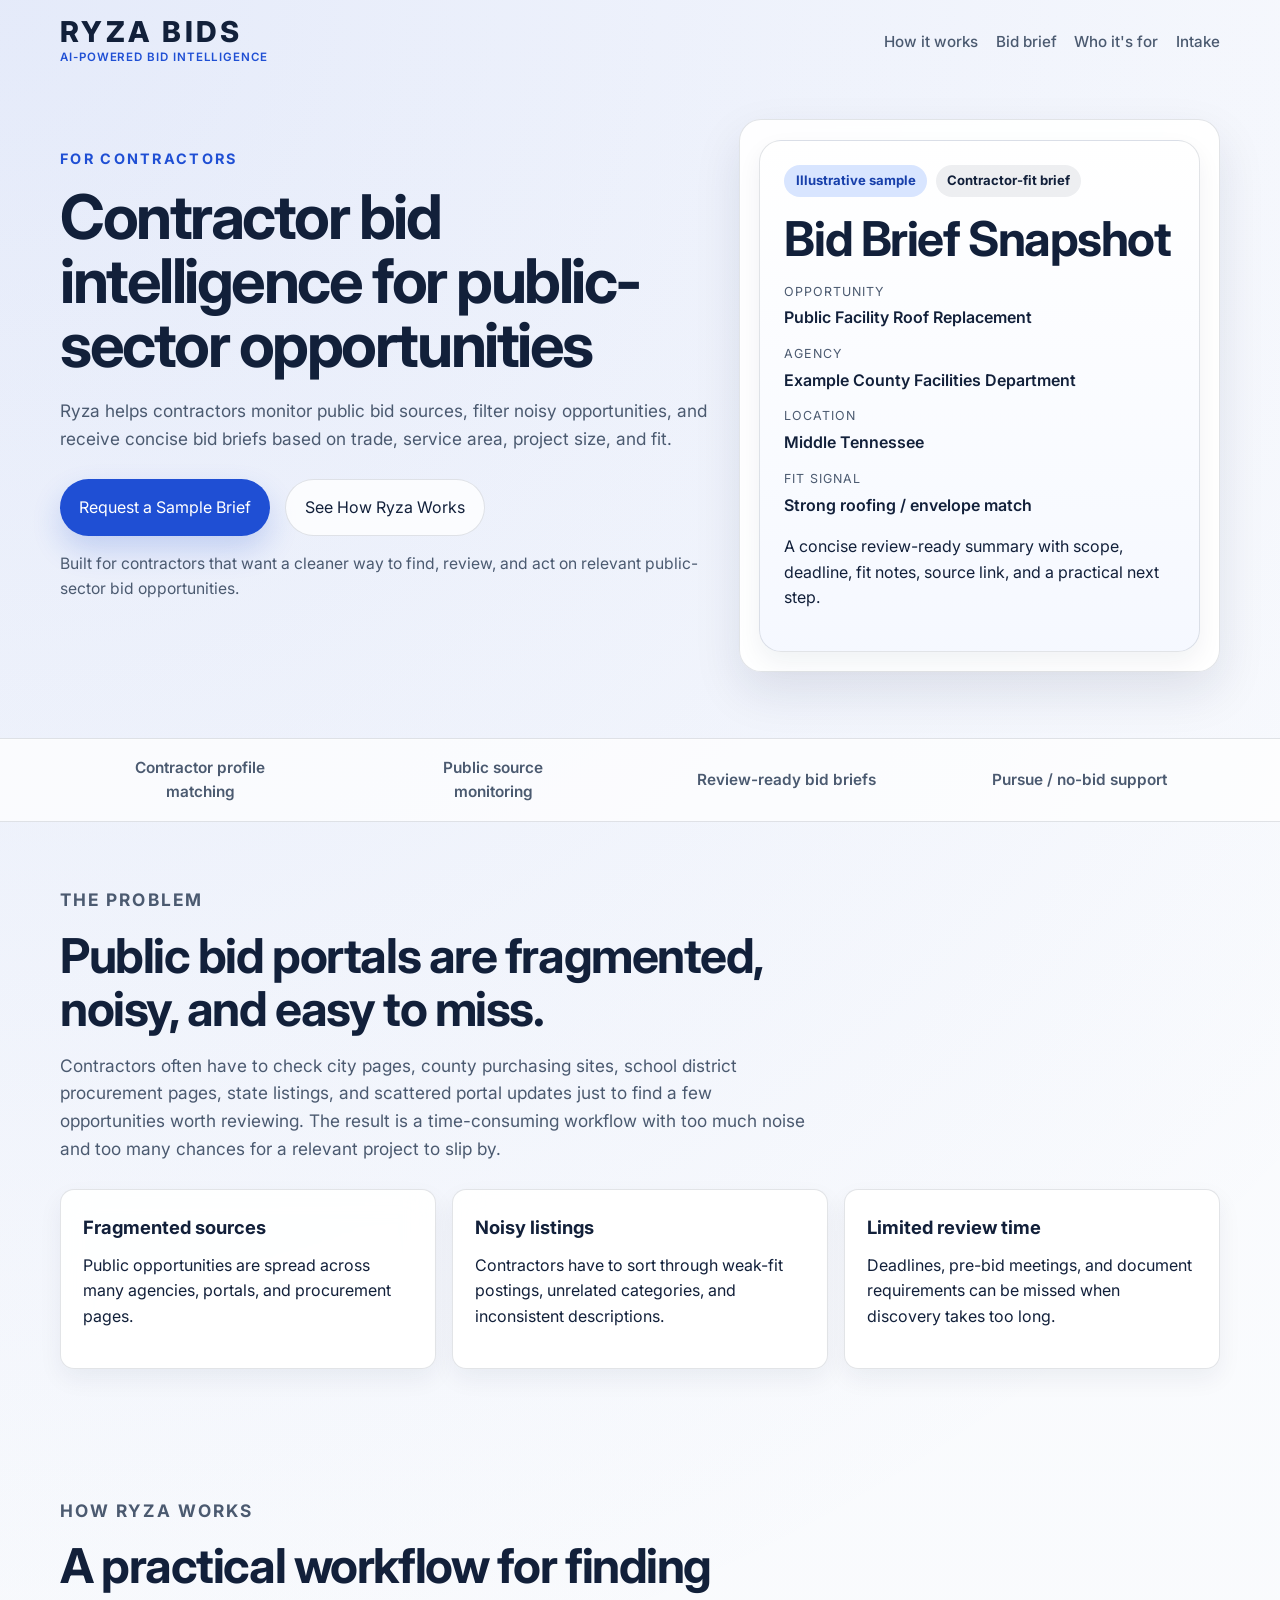
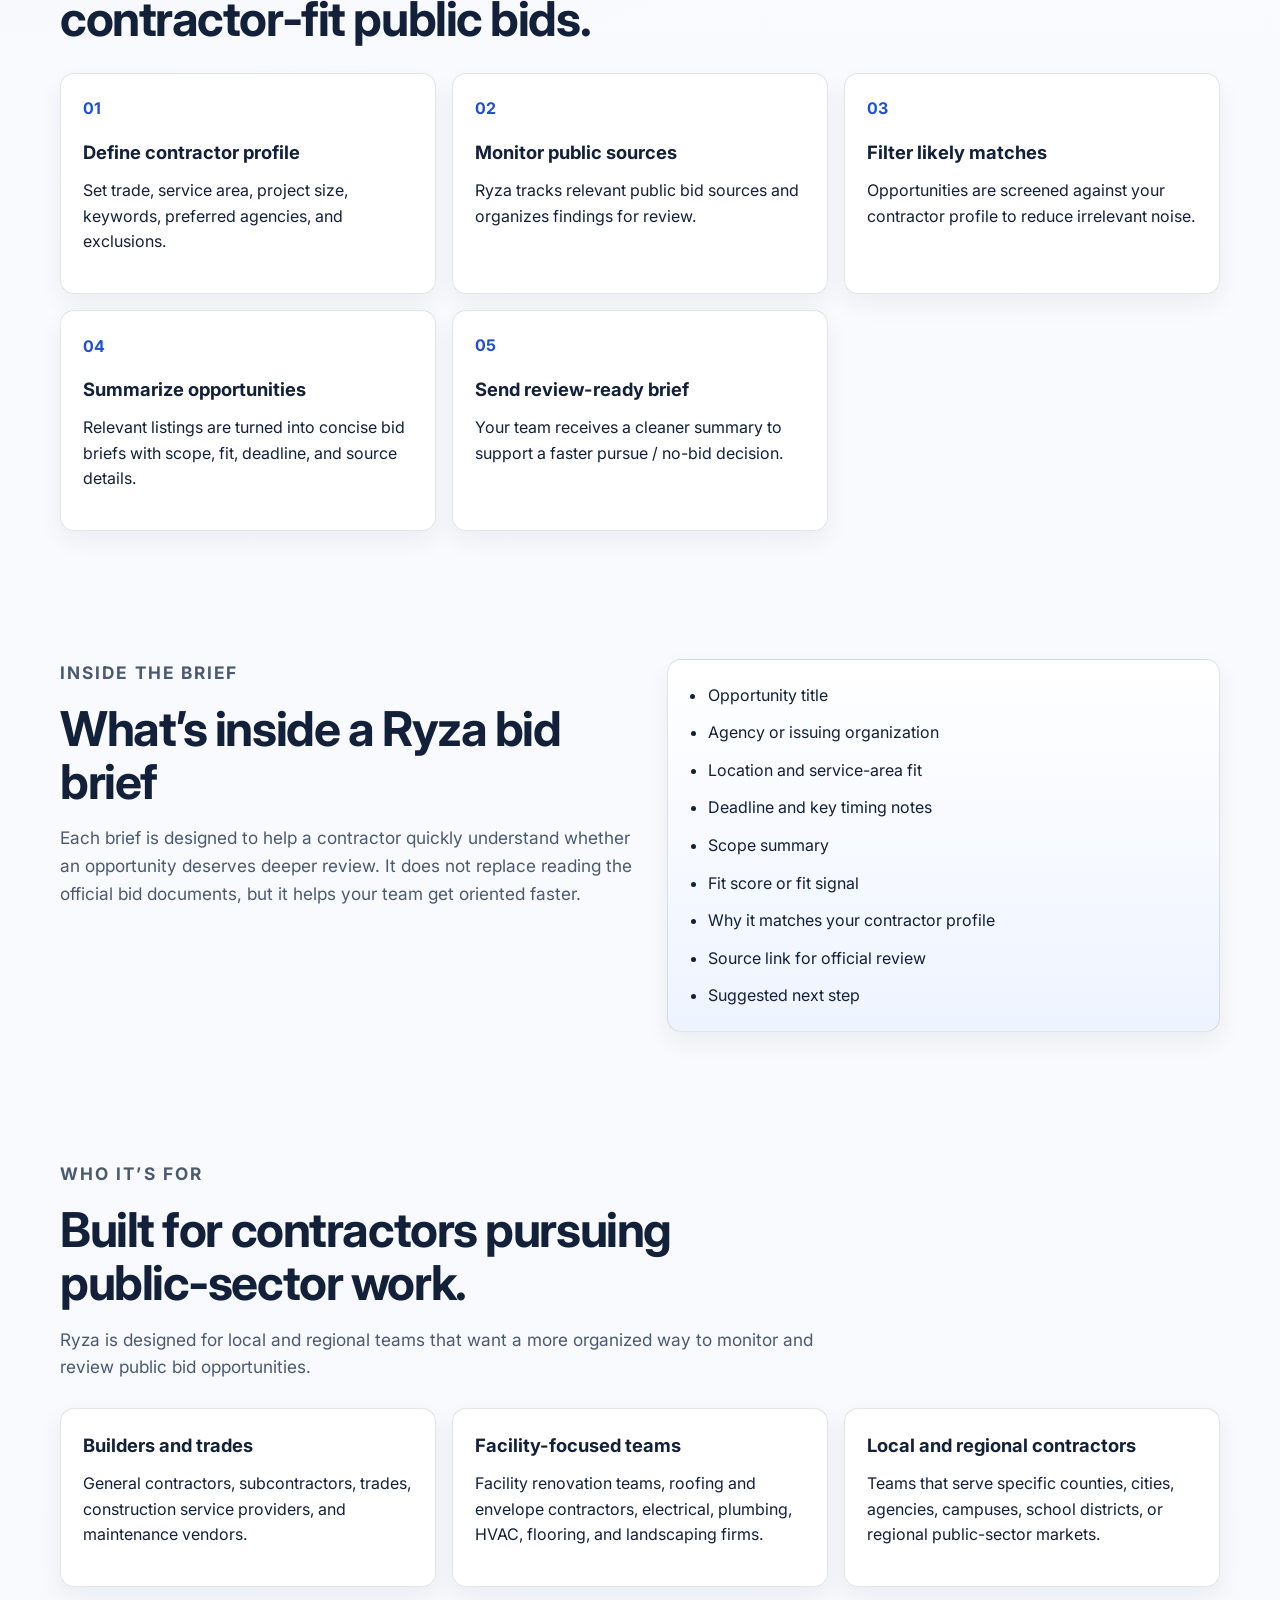
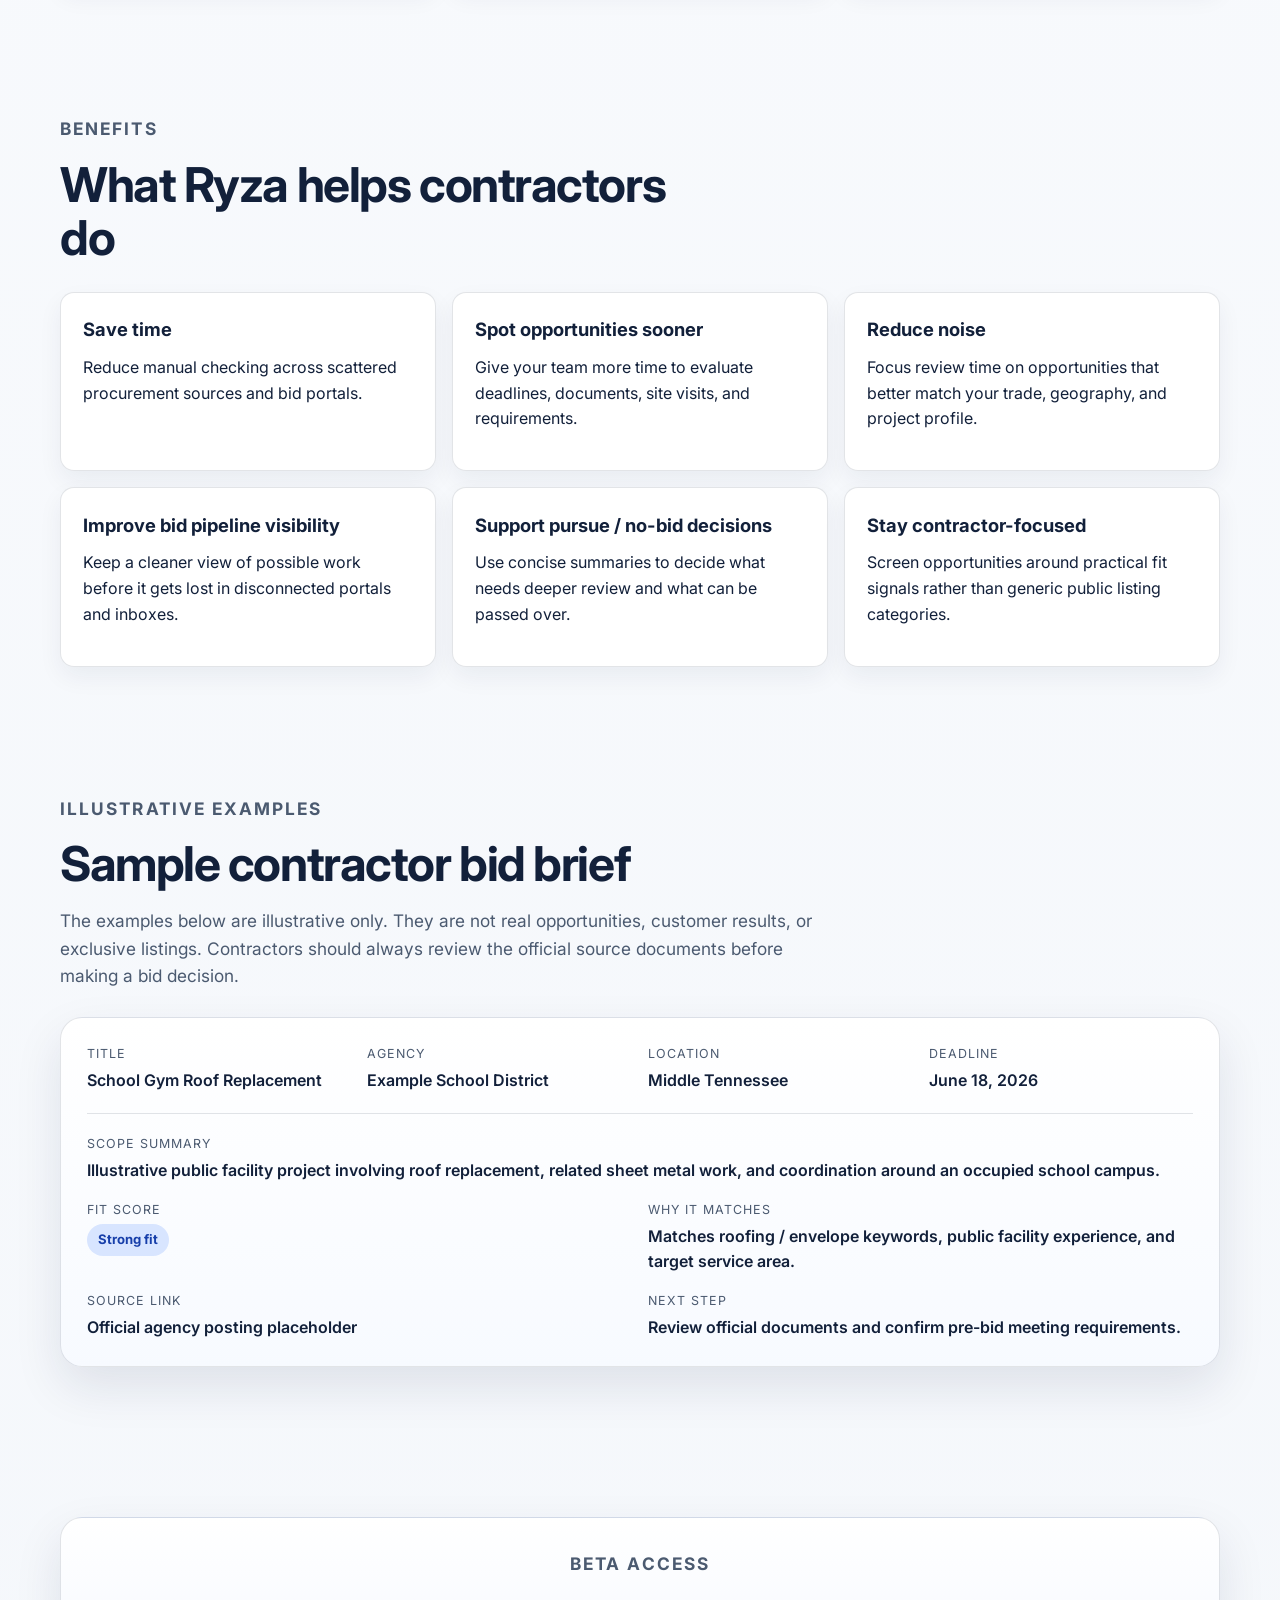
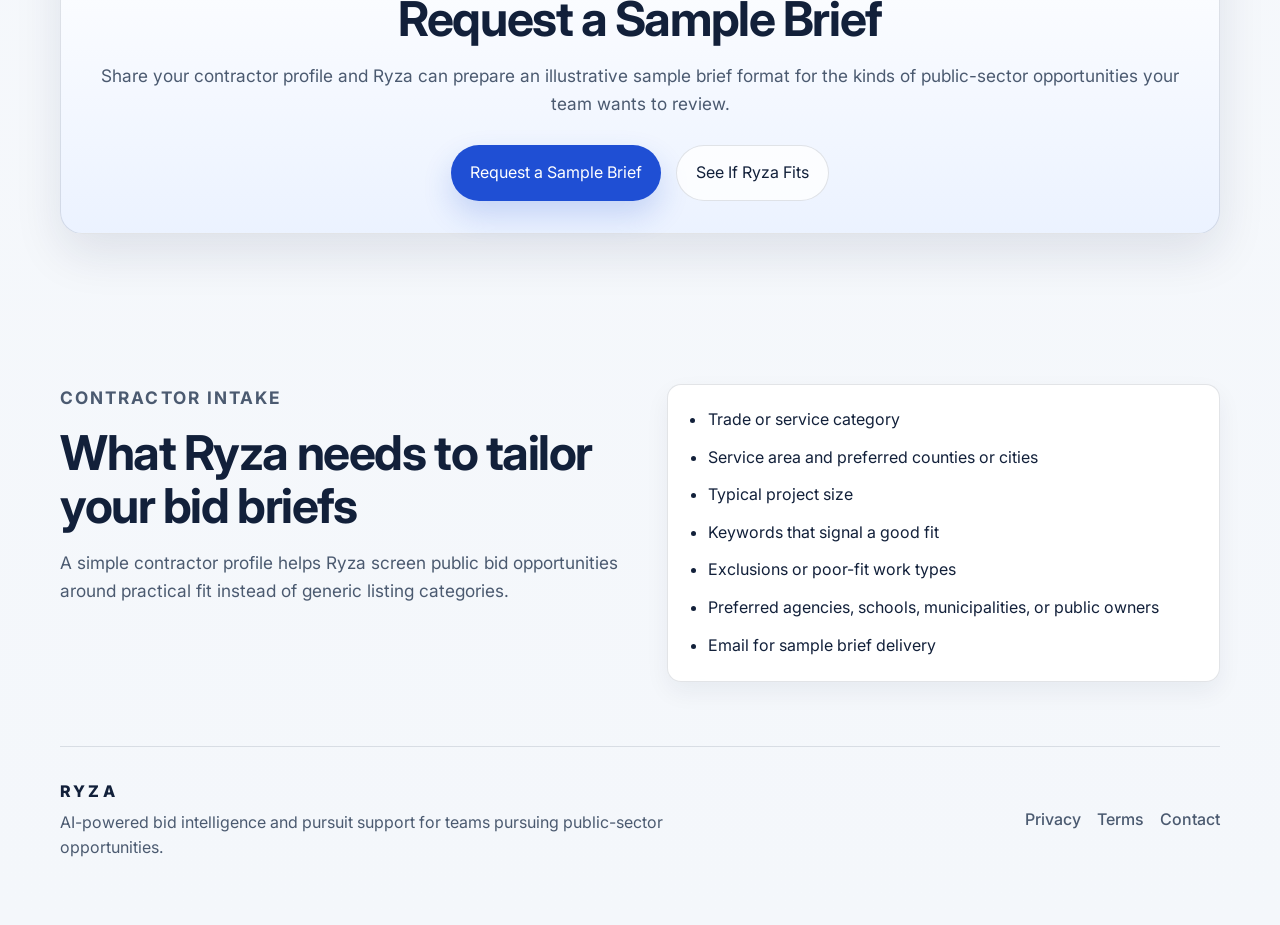
==== bids/contractors/index.html @ a7a4181a "Add files via upload Upload Ryza website files" ====
<!doctype html>
<html lang="en">
  <head>
    <meta charset="UTF-8" />
    <meta name="viewport" content="width=device-width, initial-scale=1.0" />
    <title>Contractor Bid Intelligence for Public-Sector Opportunities | Ryza</title>
    <meta
      name="description"
      content="Ryza helps contractors monitor public bid sources, filter noisy opportunities, and receive concise bid briefs based on trade, service area, project size, and fit."
    />
    <link rel="preconnect" href="https://fonts.googleapis.com" />
    <link rel="preconnect" href="https://fonts.gstatic.com" crossorigin />
    <link
      href="https://fonts.googleapis.com/css2?family=Inter:wght@400;500;600;700;800&display=swap"
      rel="stylesheet"
    />
    <link rel="stylesheet" href="../../styles.css?v=12" />
  </head>
  <body>
    <div class="site-shell">
      <header class="topbar container">
        <a class="brand" href="../" aria-label="Ryza Bids home">
          <span class="brand-lockup">
            <span class="brand-text brand-text-product">RYZA BIDS</span>
            <span class="brand-tag">AI-Powered Bid Intelligence</span>
          </span>
        </a>
        <nav class="nav">
          <a href="#how-it-works">How it works</a>
          <a href="#brief">Bid brief</a>
          <a href="#who-its-for">Who it's for</a>
          <a href="#intake">Intake</a>
        </nav>
      </header>

      <main id="top">
        <section class="hero container section-lg">
          <div class="hero-copy hero-copy-lowered">
            <p class="eyebrow niche-eyebrow">For Contractors</p>
            <h1>Contractor bid intelligence for public-sector opportunities</h1>
            <p class="lead">
              Ryza helps contractors monitor public bid sources, filter noisy opportunities, and receive concise bid briefs based on trade, service area, project size, and fit.
            </p>
            <div class="cta-row">
              <button class="button button-primary" type="button">Request a Sample Brief</button>
              <button class="button button-secondary" type="button">See How Ryza Works</button>
            </div>
            <p class="support-line">
              Built for contractors that want a cleaner way to find, review, and act on relevant public-sector bid opportunities.
            </p>
          </div>

          <aside class="hero-card" aria-label="Illustrative contractor bid brief preview">
            <div class="mini-card">
              <div class="mini-card-header">
                <span class="pill">Illustrative sample</span>
                <span class="pill pill-muted">Contractor-fit brief</span>
              </div>
              <h2>Bid Brief Snapshot</h2>
              <dl>
                <div>
                  <dt>Opportunity</dt>
                  <dd>Public Facility Roof Replacement</dd>
                </div>
                <div>
                  <dt>Agency</dt>
                  <dd>Example County Facilities Department</dd>
                </div>
                <div>
                  <dt>Location</dt>
                  <dd>Middle Tennessee</dd>
                </div>
                <div>
                  <dt>Fit signal</dt>
                  <dd>Strong roofing / envelope match</dd>
                </div>
              </dl>
              <p>
                A concise review-ready summary with scope, deadline, fit notes, source link, and a practical next step.
              </p>
            </div>
          </aside>
        </section>

        <section class="trust-strip section-sm">
          <div class="container trust-grid">
            <div>Contractor profile matching</div>
            <div>Public source monitoring</div>
            <div>Review-ready bid briefs</div>
            <div>Pursue / no-bid support</div>
          </div>
        </section>

        <section class="container section" id="problem">
          <div class="section-heading">
            <p class="eyebrow">The problem</p>
            <h2>Public bid portals are fragmented, noisy, and easy to miss.</h2>
            <p>
              Contractors often have to check city pages, county purchasing sites, school district procurement pages, state listings, and scattered portal updates just to find a few opportunities worth reviewing. The result is a time-consuming workflow with too much noise and too many chances for a relevant project to slip by.
            </p>
          </div>
          <div class="card-grid three-up">
            <article class="info-card">
              <h3>Fragmented sources</h3>
              <p>Public opportunities are spread across many agencies, portals, and procurement pages.</p>
            </article>
            <article class="info-card">
              <h3>Noisy listings</h3>
              <p>Contractors have to sort through weak-fit postings, unrelated categories, and inconsistent descriptions.</p>
            </article>
            <article class="info-card">
              <h3>Limited review time</h3>
              <p>Deadlines, pre-bid meetings, and document requirements can be missed when discovery takes too long.</p>
            </article>
          </div>
        </section>

        <section class="container section" id="how-it-works">
          <div class="section-heading">
            <p class="eyebrow">How Ryza works</p>
            <h2>A practical workflow for finding contractor-fit public bids.</h2>
          </div>
          <div class="steps-grid">
            <article class="step-card">
              <span class="step-number">01</span>
              <h3>Define contractor profile</h3>
              <p>Set trade, service area, project size, keywords, preferred agencies, and exclusions.</p>
            </article>
            <article class="step-card">
              <span class="step-number">02</span>
              <h3>Monitor public sources</h3>
              <p>Ryza tracks relevant public bid sources and organizes findings for review.</p>
            </article>
            <article class="step-card">
              <span class="step-number">03</span>
              <h3>Filter likely matches</h3>
              <p>Opportunities are screened against your contractor profile to reduce irrelevant noise.</p>
            </article>
            <article class="step-card">
              <span class="step-number">04</span>
              <h3>Summarize opportunities</h3>
              <p>Relevant listings are turned into concise bid briefs with scope, fit, deadline, and source details.</p>
            </article>
            <article class="step-card">
              <span class="step-number">05</span>
              <h3>Send review-ready brief</h3>
              <p>Your team receives a cleaner summary to support a faster pursue / no-bid decision.</p>
            </article>
          </div>
        </section>

        <section class="container section" id="brief">
          <div class="split-layout">
            <div>
              <p class="eyebrow">Inside the brief</p>
              <h2>What’s inside a Ryza bid brief</h2>
              <p>
                Each brief is designed to help a contractor quickly understand whether an opportunity deserves deeper review. It does not replace reading the official bid documents, but it helps your team get oriented faster.
              </p>
            </div>
            <div class="info-card emphasis-card">
              <ul class="feature-list">
                <li>Opportunity title</li>
                <li>Agency or issuing organization</li>
                <li>Location and service-area fit</li>
                <li>Deadline and key timing notes</li>
                <li>Scope summary</li>
                <li>Fit score or fit signal</li>
                <li>Why it matches your contractor profile</li>
                <li>Source link for official review</li>
                <li>Suggested next step</li>
              </ul>
            </div>
          </div>
        </section>

        <section class="container section" id="who-its-for">
          <div class="section-heading">
            <p class="eyebrow">Who it’s for</p>
            <h2>Built for contractors pursuing public-sector work.</h2>
            <p>
              Ryza is designed for local and regional teams that want a more organized way to monitor and review public bid opportunities.
            </p>
          </div>
          <div class="card-grid three-up">
            <article class="info-card">
              <h3>Builders and trades</h3>
              <p>General contractors, subcontractors, trades, construction service providers, and maintenance vendors.</p>
            </article>
            <article class="info-card">
              <h3>Facility-focused teams</h3>
              <p>Facility renovation teams, roofing and envelope contractors, electrical, plumbing, HVAC, flooring, and landscaping firms.</p>
            </article>
            <article class="info-card">
              <h3>Local and regional contractors</h3>
              <p>Teams that serve specific counties, cities, agencies, campuses, school districts, or regional public-sector markets.</p>
            </article>
          </div>
        </section>

        <section class="container section" id="benefits">
          <div class="section-heading narrow">
            <p class="eyebrow">Benefits</p>
            <h2>What Ryza helps contractors do</h2>
          </div>
          <div class="card-grid three-up">
            <article class="info-card">
              <h3>Save time</h3>
              <p>Reduce manual checking across scattered procurement sources and bid portals.</p>
            </article>
            <article class="info-card">
              <h3>Spot opportunities sooner</h3>
              <p>Give your team more time to evaluate deadlines, documents, site visits, and requirements.</p>
            </article>
            <article class="info-card">
              <h3>Reduce noise</h3>
              <p>Focus review time on opportunities that better match your trade, geography, and project profile.</p>
            </article>
            <article class="info-card">
              <h3>Improve bid pipeline visibility</h3>
              <p>Keep a cleaner view of possible work before it gets lost in disconnected portals and inboxes.</p>
            </article>
            <article class="info-card">
              <h3>Support pursue / no-bid decisions</h3>
              <p>Use concise summaries to decide what needs deeper review and what can be passed over.</p>
            </article>
            <article class="info-card">
              <h3>Stay contractor-focused</h3>
              <p>Screen opportunities around practical fit signals rather than generic public listing categories.</p>
            </article>
          </div>
        </section>

        <section class="container section" id="sample-output">
          <div class="section-heading">
            <p class="eyebrow">Illustrative examples</p>
            <h2>Sample contractor bid brief</h2>
            <p>
              The examples below are illustrative only. They are not real opportunities, customer results, or exclusive listings. Contractors should always review the official source documents before making a bid decision.
            </p>
          </div>
          <div class="sample-card">
            <div class="sample-grid">
              <div>
                <p class="label">Title</p>
                <p class="value">School Gym Roof Replacement</p>
              </div>
              <div>
                <p class="label">Agency</p>
                <p class="value">Example School District</p>
              </div>
              <div>
                <p class="label">Location</p>
                <p class="value">Middle Tennessee</p>
              </div>
              <div>
                <p class="label">Deadline</p>
                <p class="value">June 18, 2026</p>
              </div>
            </div>
            <div class="sample-body">
              <div>
                <p class="label">Scope Summary</p>
                <p class="value">
                  Illustrative public facility project involving roof replacement, related sheet metal work, and coordination around an occupied school campus.
                </p>
              </div>
              <div class="sample-detail-grid">
                <div>
                  <p class="label">Fit Score</p>
                  <p class="value"><span class="pill">Strong fit</span></p>
                </div>
                <div>
                  <p class="label">Why It Matches</p>
                  <p class="value">Matches roofing / envelope keywords, public facility experience, and target service area.</p>
                </div>
                <div>
                  <p class="label">Source Link</p>
                  <p class="value">Official agency posting placeholder</p>
                </div>
                <div>
                  <p class="label">Next Step</p>
                  <p class="value">Review official documents and confirm pre-bid meeting requirements.</p>
                </div>
              </div>
            </div>
          </div>
        </section>

        <section class="container section section-lg" id="beta-cta">
          <div class="final-cta-card">
            <p class="eyebrow">Beta access</p>
            <h2>Request a Sample Brief</h2>
            <p>
              Share your contractor profile and Ryza can prepare an illustrative sample brief format for the kinds of public-sector opportunities your team wants to review.
            </p>
            <div class="cta-row centered">
              <button class="button button-primary" type="button">Request a Sample Brief</button>
              <button class="button button-secondary" type="button">See If Ryza Fits</button>
            </div>
          </div>
        </section>

        <section class="container section" id="intake">
          <div class="split-layout">
            <div>
              <p class="eyebrow">Contractor intake</p>
              <h2>What Ryza needs to tailor your bid briefs</h2>
              <p>
                A simple contractor profile helps Ryza screen public bid opportunities around practical fit instead of generic listing categories.
              </p>
            </div>
            <div class="info-card">
              <ul class="feature-list">
                <li>Trade or service category</li>
                <li>Service area and preferred counties or cities</li>
                <li>Typical project size</li>
                <li>Keywords that signal a good fit</li>
                <li>Exclusions or poor-fit work types</li>
                <li>Preferred agencies, schools, municipalities, or public owners</li>
                <li>Email for sample brief delivery</li>
              </ul>
            </div>
          </div>
        </section>
      </main>

      <footer class="site-footer container">
        <div>
          <p class="footer-brand">RYZA</p>
          <p class="footer-copy">AI-powered bid intelligence and pursuit support for teams pursuing public-sector opportunities.</p>
        </div>
        <nav class="footer-nav" aria-label="Footer">
          <a href="#">Privacy</a>
          <a href="#">Terms</a>
          <a href="#">Contact</a>
        </nav>
      </footer>
    </div>
  </body>
</html>
---- styles.css ----
:root {
  --bg: #f4f7fb;
  --surface: rgba(255, 255, 255, 0.92);
  --surface-strong: #ffffff;
  --text: #12203a;
  --muted: #4b5a70;
  --line: rgba(18, 32, 58, 0.12);
  --primary: #1f4fd4;
  --primary-dark: #173faa;
  --accent: #d8e5ff;
  --shadow: 0 20px 48px rgba(18, 33, 66, 0.1);
  --shadow-soft: 0 10px 24px rgba(18, 33, 66, 0.06);
  --radius: 22px;
  --radius-sm: 14px;
  --max: 1160px;
}

* {
  box-sizing: border-box;
}

html {
  scroll-behavior: smooth;
}

body {
  margin: 0;
  font-family: "Inter", system-ui, -apple-system, BlinkMacSystemFont, "Segoe UI", sans-serif;
  color: var(--text);
  background:
    radial-gradient(circle at top left, rgba(31, 79, 212, 0.1), transparent 30%),
    linear-gradient(180deg, #fbfcfe 0%, var(--bg) 100%);
  line-height: 1.6;
}

img {
  max-width: 100%;
}

.container {
  width: min(calc(100% - 2rem), var(--max));
  margin: 0 auto;
}

.site-shell {
  padding-bottom: 4rem;
}

.topbar {
  display: flex;
  align-items: center;
  justify-content: space-between;
  padding: 1.1rem 0 0.95rem;
}

.brand {
  display: inline-flex;
  align-items: center;
  color: var(--text);
  text-decoration: none;
}

.brand-lockup {
  display: flex;
  flex-direction: column;
  gap: 0.2rem;
}

.brand-text {
  font-size: 1.8rem;
  font-weight: 800;
  letter-spacing: 0.22em;
  line-height: 0.95;
}

.brand-text-product {
  letter-spacing: 0.12em;
}

.brand-tag {
  font-size: 0.72rem;
  font-weight: 600;
  letter-spacing: 0.08em;
  text-transform: uppercase;
  color: var(--primary);
}

.nav {
  display: flex;
  gap: 1.1rem;
}

.nav a,
.footer-nav a {
  color: var(--muted);
  text-decoration: none;
  font-weight: 500;
}

.nav a {
  font-size: 0.95rem;
}

.section,
.section-lg,
.section-sm {
  padding: 4rem 0;
}

.section-sm {
  padding: 1.05rem 0;
}

.section-lg {
  padding: 5.35rem 0;
}

.hero {
  display: grid;
  grid-template-columns: 1.15fr 0.85fr;
  gap: 1.8rem;
  align-items: center;
}

.hero.section-lg {
  padding: 2.35rem 0 4.1rem;
}

.hero-copy {
  align-self: start;
}

.hero-copy-lowered {
  padding-top: 1.75rem;
}

.eyebrow {
  margin: 0 0 1rem;
  text-transform: uppercase;
  letter-spacing: 0.12em;
  font-size: 0.78rem;
  font-weight: 700;
  color: var(--primary);
}

h1,
h2,
h3,
p {
  margin-top: 0;
}

h1 {
  font-size: clamp(2.2rem, 4.25vw, 3.35rem);
  line-height: 1.16;
  letter-spacing: -0.04em;
  margin-bottom: 1.25rem;
  text-wrap: balance;
}

.hero h1 {
  font-size: clamp(2.45rem, 5vw, 3.85rem);
  line-height: 1.04;
  max-width: 12.5em;
}

.niche-eyebrow {
  font-size: 0.9rem;
  letter-spacing: 0.16em;
  margin-bottom: 0.9rem;
}

.headline-fast {
  letter-spacing: -0.02em;
  font-weight: 800;
}

h2 {
  font-size: clamp(2rem, 4vw, 3rem);
  line-height: 1.1;
  letter-spacing: -0.03em;
  margin-bottom: 1rem;
}

h3 {
  font-size: 1.15rem;
  margin-bottom: 0.65rem;
}

.lead,
.section-heading p,
.split-layout p,
.final-cta-card p {
  font-size: 1.08rem;
  color: var(--muted);
}

.support-line {
  margin-top: 0.95rem;
  color: var(--muted);
  font-size: 0.98rem;
}

.cta-row {
  display: flex;
  flex-wrap: wrap;
  gap: 0.9rem;
  margin-top: 1.7rem;
}

.cta-row.centered {
  justify-content: center;
}

.button {
  display: inline-flex;
  align-items: center;
  justify-content: center;
  min-height: 3rem;
  padding: 0.9rem 1.2rem;
  border-radius: 999px;
  text-decoration: none;
  font-weight: 600;
  transition: 180ms ease;
  border: 0;
  font: inherit;
  cursor: default;
}

.button-primary {
  background: var(--primary);
  color: white;
  box-shadow: 0 14px 30px rgba(31, 79, 212, 0.2);
}

.button-primary:hover {
  background: var(--primary-dark);
}

.button-secondary {
  background: rgba(255, 255, 255, 0.78);
  color: var(--text);
  border: 1px solid var(--line);
}

.button-secondary:hover {
  background: white;
}

button.button:focus-visible,
.nav a:focus-visible,
.brand:focus-visible,
.footer-nav a:focus-visible {
  outline: 3px solid rgba(31, 79, 212, 0.22);
  outline-offset: 2px;
}

.hero-card,
.info-card,
.step-card,
.sample-card,
.final-cta-card,
.mini-card {
  border: 1px solid var(--line);
  background: var(--surface);
  backdrop-filter: blur(14px);
  box-shadow: var(--shadow-soft);
}

.hero-card,
.sample-card,
.final-cta-card,
.mini-card {
  border-radius: var(--radius);
}

.hero-card {
  padding: 1.2rem;
  box-shadow: var(--shadow);
}

.mini-card {
  padding: 1.5rem;
  background: linear-gradient(180deg, rgba(255, 255, 255, 0.96), rgba(245, 248, 255, 0.96));
}

.mini-card-header {
  display: flex;
  gap: 0.55rem;
  flex-wrap: wrap;
  margin-bottom: 1rem;
}

.mini-card dl {
  margin: 0 0 1rem;
  display: grid;
  gap: 0.8rem;
}

.mini-card dt,
.label {
  font-size: 0.78rem;
  text-transform: uppercase;
  letter-spacing: 0.08em;
  color: var(--muted);
  margin-bottom: 0.25rem;
}

.mini-card dd,
.value {
  margin: 0;
  font-weight: 600;
  color: var(--text);
}

.pill {
  display: inline-flex;
  align-items: center;
  min-height: 2rem;
  padding: 0.35rem 0.7rem;
  border-radius: 999px;
  background: var(--accent);
  color: var(--primary-dark);
  font-size: 0.82rem;
  font-weight: 700;
}

.pill-muted {
  background: rgba(18, 32, 58, 0.07);
  color: var(--text);
}

.trust-strip {
  border-top: 1px solid var(--line);
  border-bottom: 1px solid var(--line);
  background: rgba(255, 255, 255, 0.72);
  box-shadow: inset 0 1px 0 rgba(255, 255, 255, 0.5);
}

.trust-grid,
.card-grid,
.steps-grid,
.sample-grid,
.sample-detail-grid {
  display: grid;
  gap: 1rem;
}

.trust-grid {
  grid-template-columns: repeat(4, minmax(0, 1fr));
  gap: 0.8rem;
  align-items: center;
  justify-items: center;
  font-weight: 600;
  font-size: 0.96rem;
  color: var(--muted);
}

.trust-grid > div {
  max-width: 18ch;
  text-align: center;
}

.section-heading {
  max-width: 760px;
  margin-bottom: 1.7rem;
}

.section-heading.narrow {
  max-width: 640px;
}

.card-grid.three-up {
  grid-template-columns: repeat(3, 1fr);
}

.card-grid.two-up {
  grid-template-columns: repeat(2, 1fr);
}

.info-card,
.step-card {
  border-radius: var(--radius-sm);
  padding: 1.4rem;
}

.split-layout {
  display: grid;
  grid-template-columns: 1fr 0.95fr;
  gap: 1.5rem;
  align-items: start;
}

.emphasis-card {
  background: linear-gradient(180deg, rgba(255, 255, 255, 0.95), rgba(237, 243, 255, 0.95));
}

.feature-list {
  margin: 0;
  padding-left: 1.1rem;
}

.feature-list li + li {
  margin-top: 0.75rem;
}

.steps-grid {
  grid-template-columns: repeat(3, 1fr);
}

.step-number {
  display: inline-block;
  margin-bottom: 1rem;
  font-weight: 700;
  color: var(--primary);
}

.sample-card {
  padding: 1.6rem;
  background: linear-gradient(180deg, rgba(255, 255, 255, 0.98), rgba(247, 250, 255, 0.98));
  box-shadow: var(--shadow);
}

.sample-grid {
  grid-template-columns: repeat(4, 1fr);
  padding-bottom: 1.25rem;
  border-bottom: 1px solid var(--line);
}

.sample-body {
  padding-top: 1.25rem;
  display: grid;
  gap: 1rem;
}

.sample-detail-grid {
  grid-template-columns: repeat(2, 1fr);
}

.final-cta-card {
  padding: 2rem;
  text-align: center;
  background: linear-gradient(180deg, rgba(255, 255, 255, 0.98), rgba(235, 242, 255, 0.98));
  box-shadow: var(--shadow);
}

.site-footer {
  padding: 2rem 0 0;
  border-top: 1px solid var(--line);
  display: flex;
  align-items: center;
  justify-content: space-between;
  gap: 1rem;
}

.footer-brand {
  margin-bottom: 0.35rem;
  font-weight: 800;
  letter-spacing: 0.2em;
}

.footer-copy {
  margin-bottom: 0;
  color: var(--muted);
  max-width: 620px;
}

.footer-nav {
  display: flex;
  flex-wrap: wrap;
  gap: 1rem;
}

@media (max-width: 960px) {
  .hero,
  .split-layout,
  .card-grid.three-up,
  .card-grid.two-up,
  .steps-grid,
  .sample-grid,
  .sample-detail-grid,
  .trust-grid {
    grid-template-columns: 1fr;
  }

  .topbar,
  .site-footer {
    flex-direction: column;
    align-items: flex-start;
    gap: 0.9rem;
  }
}

@media (max-width: 680px) {
  .nav {
    flex-wrap: wrap;
    gap: 0.75rem;
  }

  .section,
  .section-lg,
  .hero.section-lg {
    padding: 3rem 0;
  }

  .button {
    width: 100%;
  }

  .cta-row {
    flex-direction: column;
  }

  .brand-text {
    font-size: 1.45rem;
  }

  .swoosh {
    height: 0.22em;
    bottom: 0.01em;
  }
}
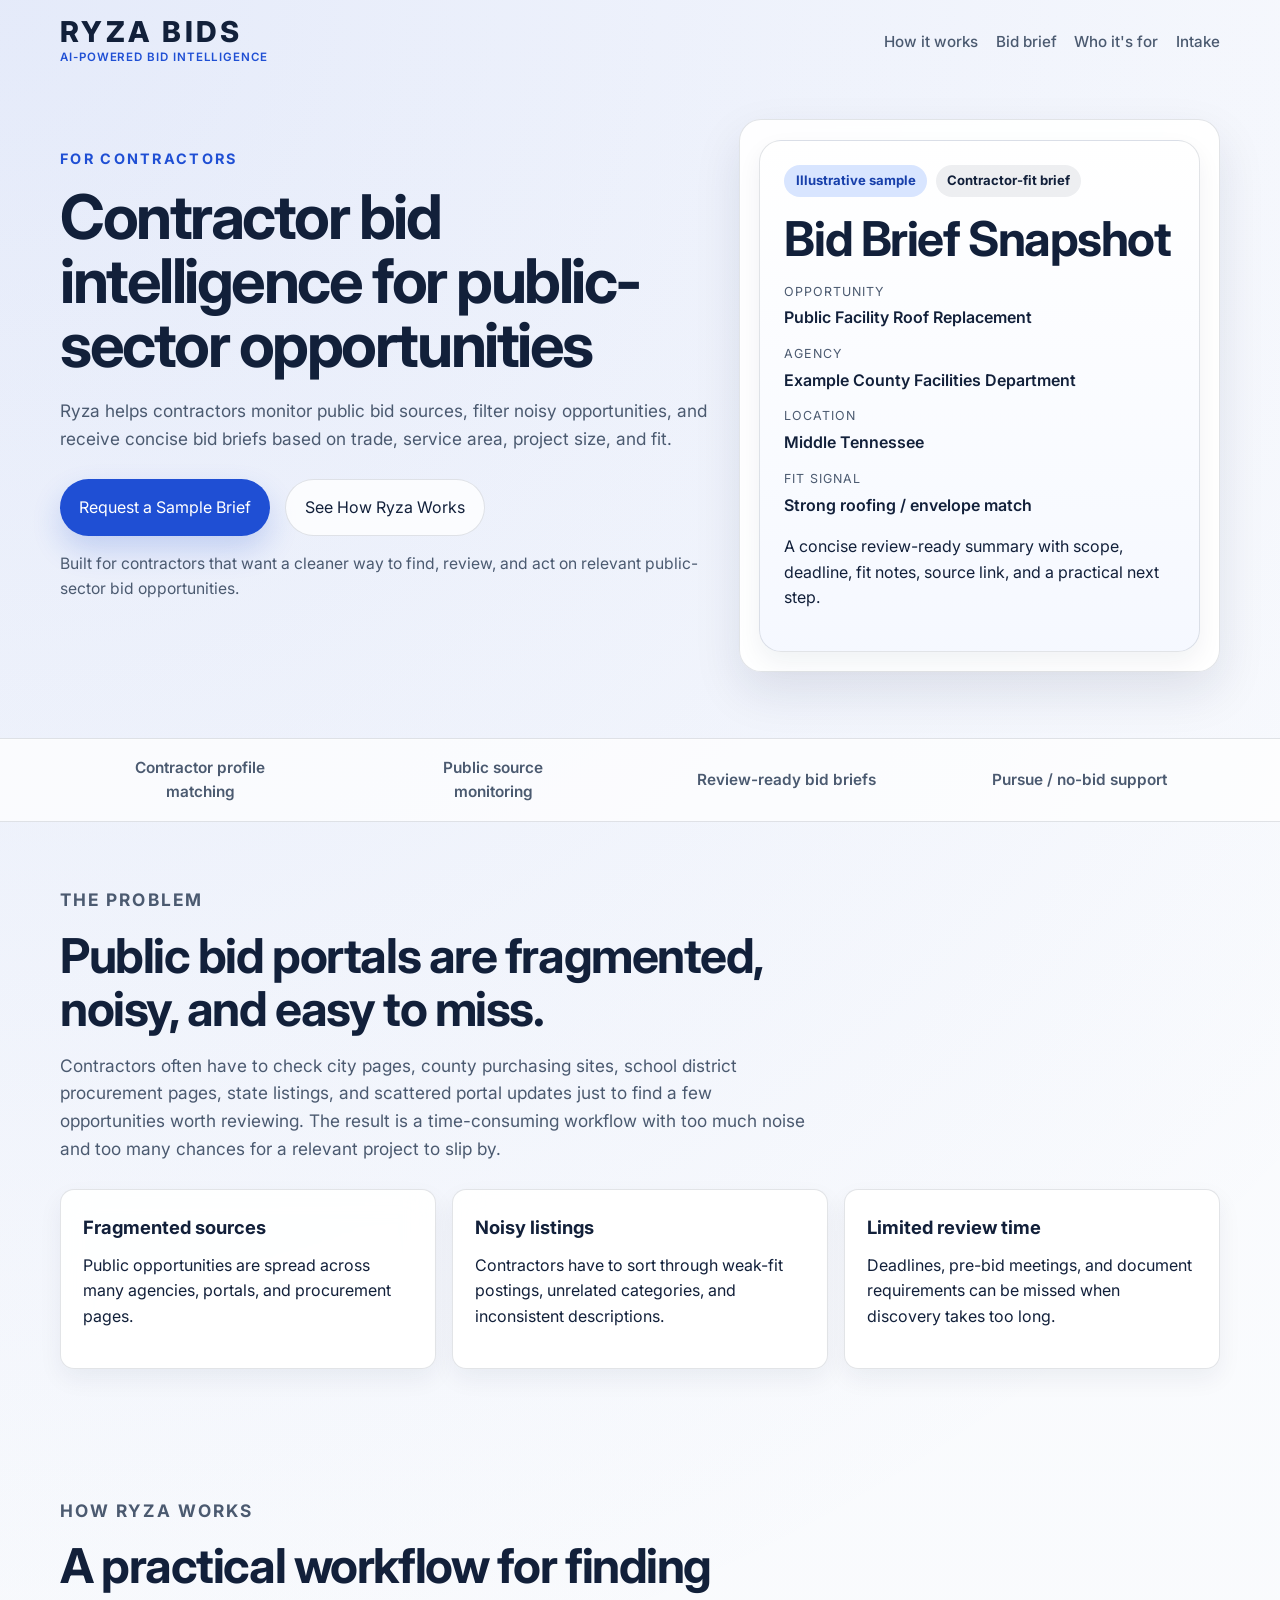
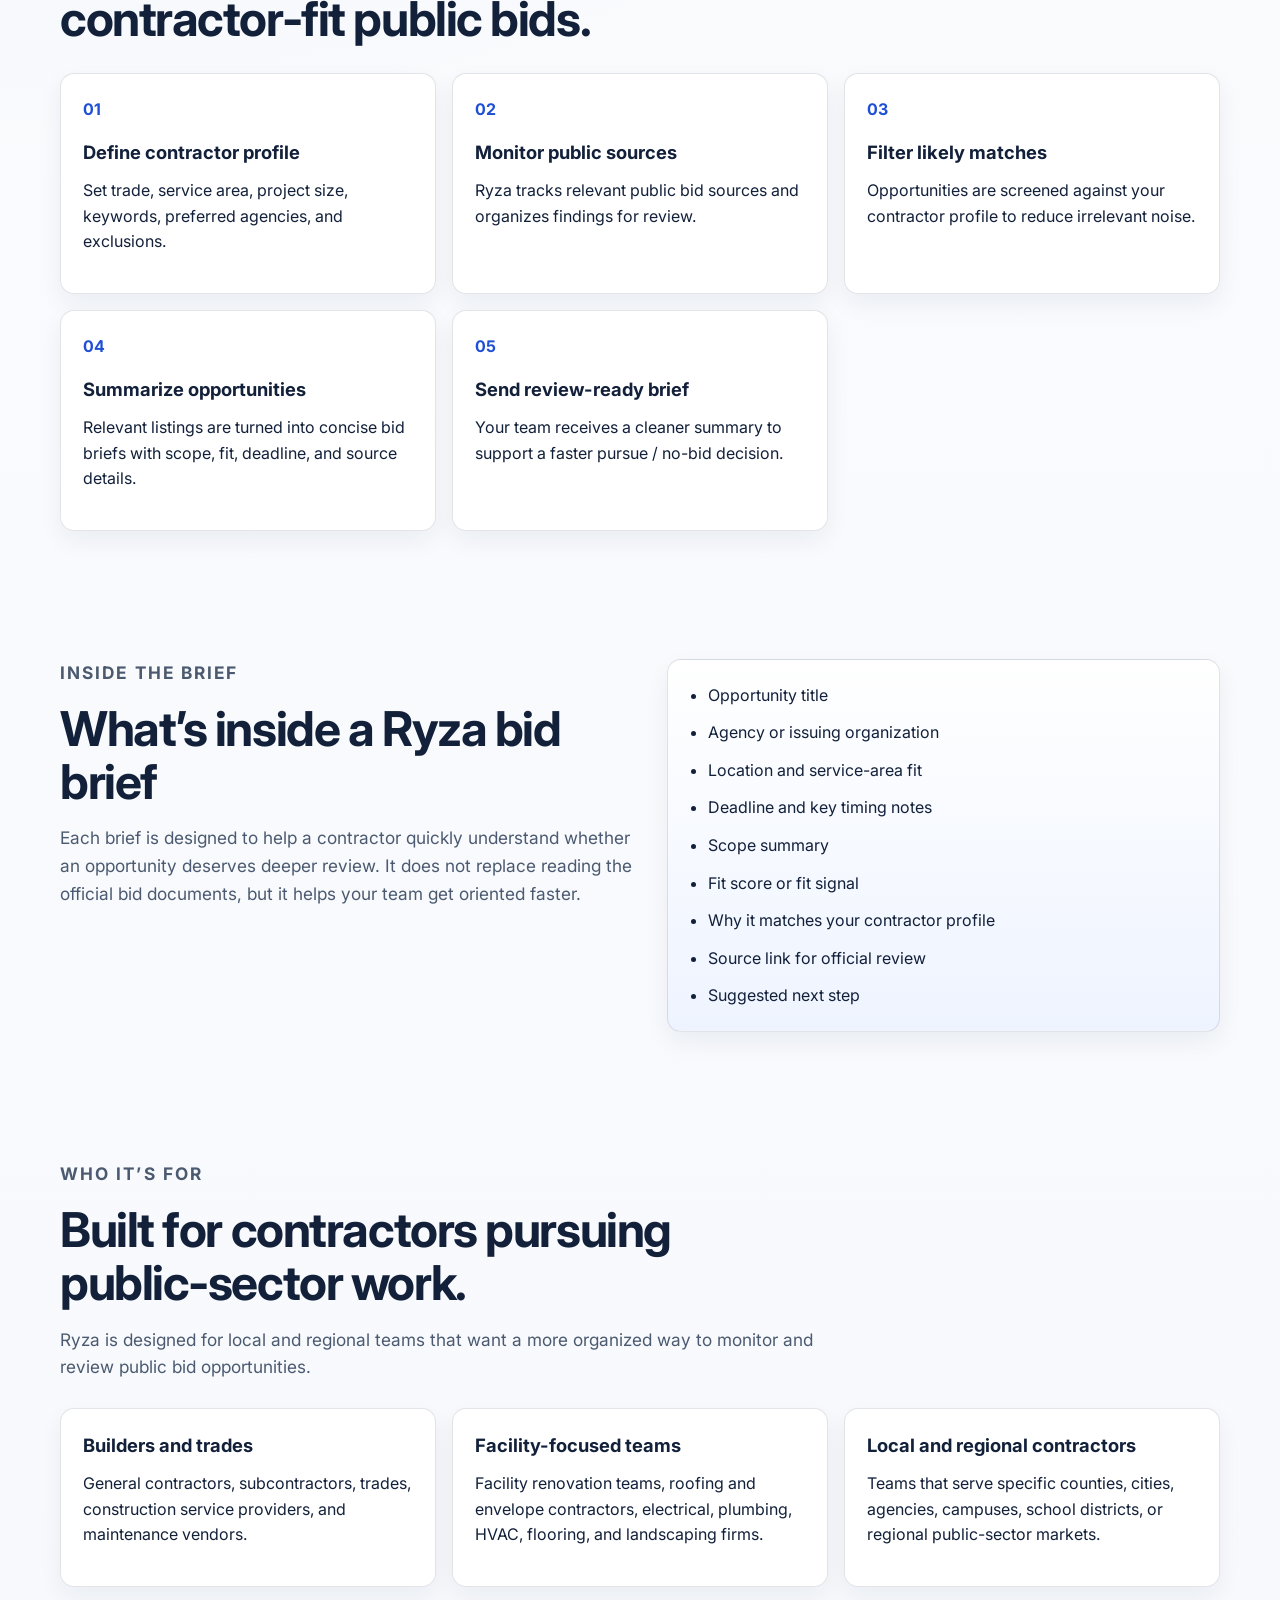
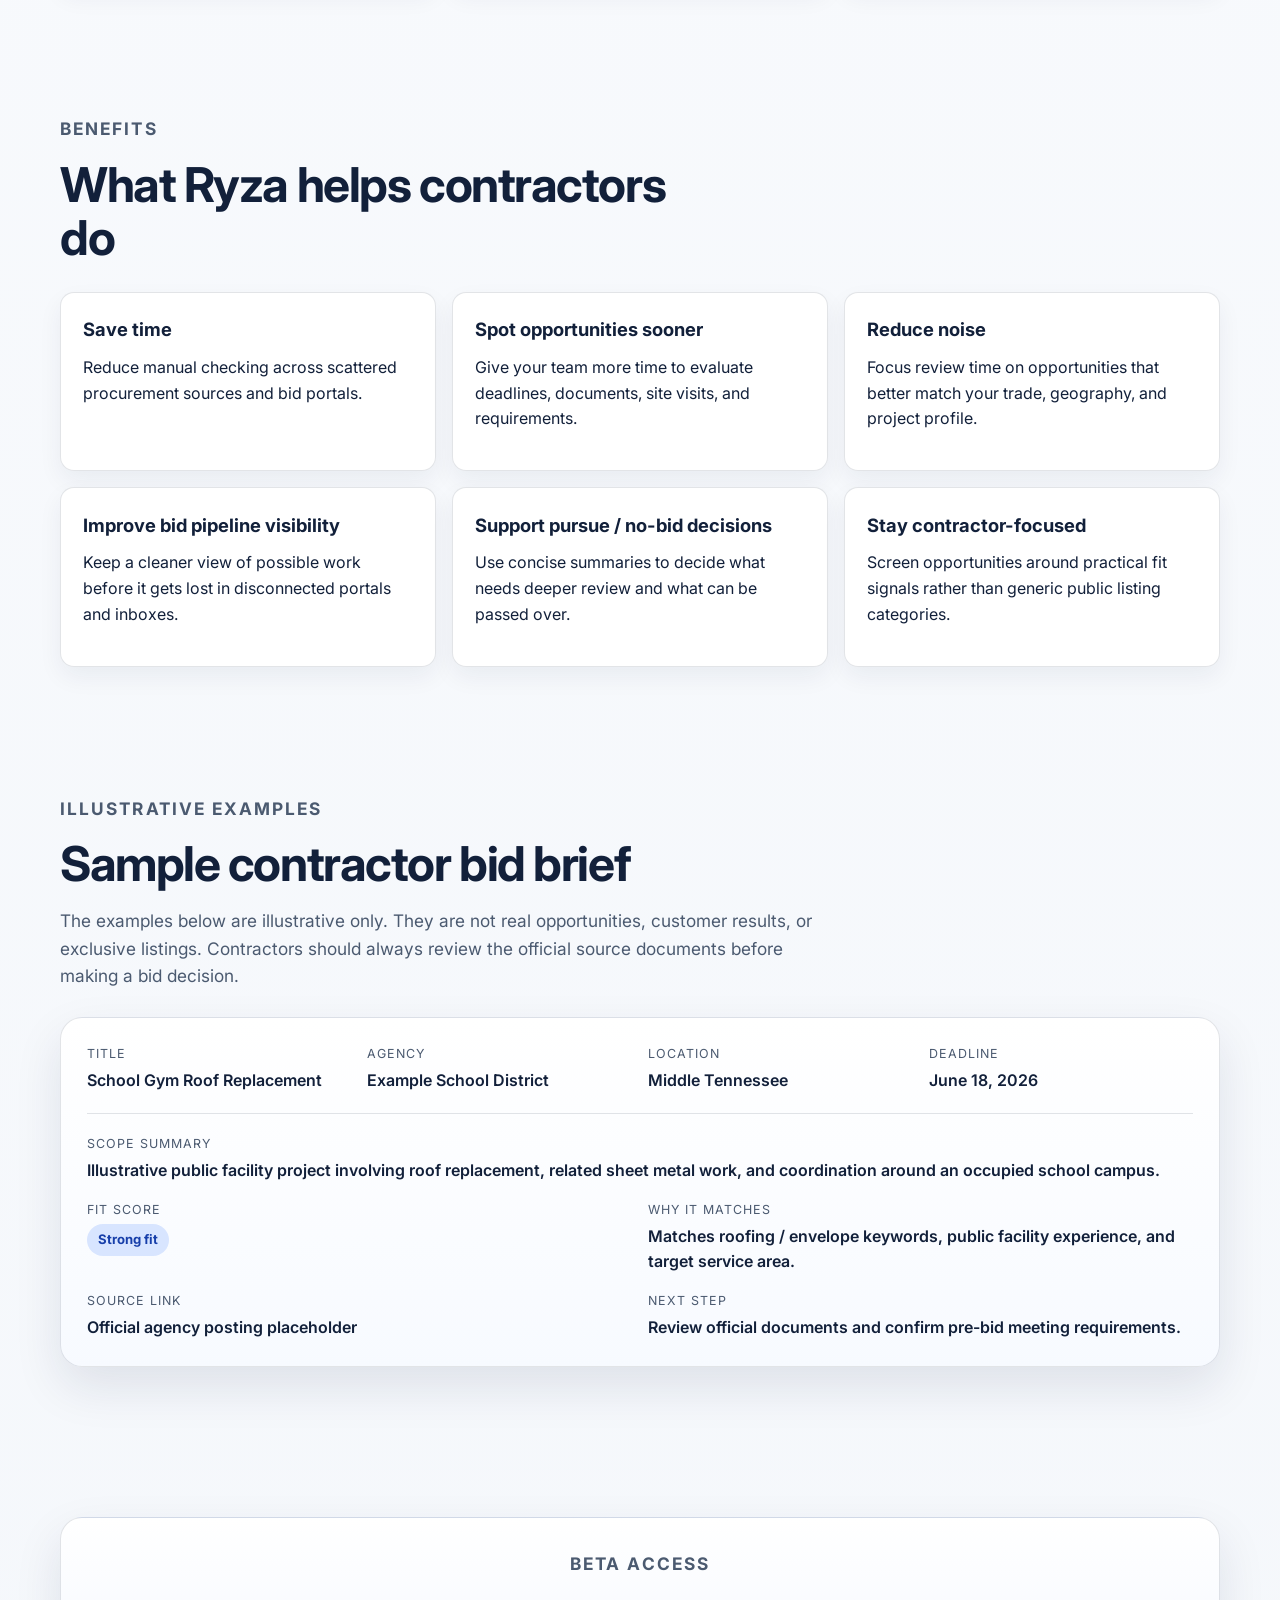
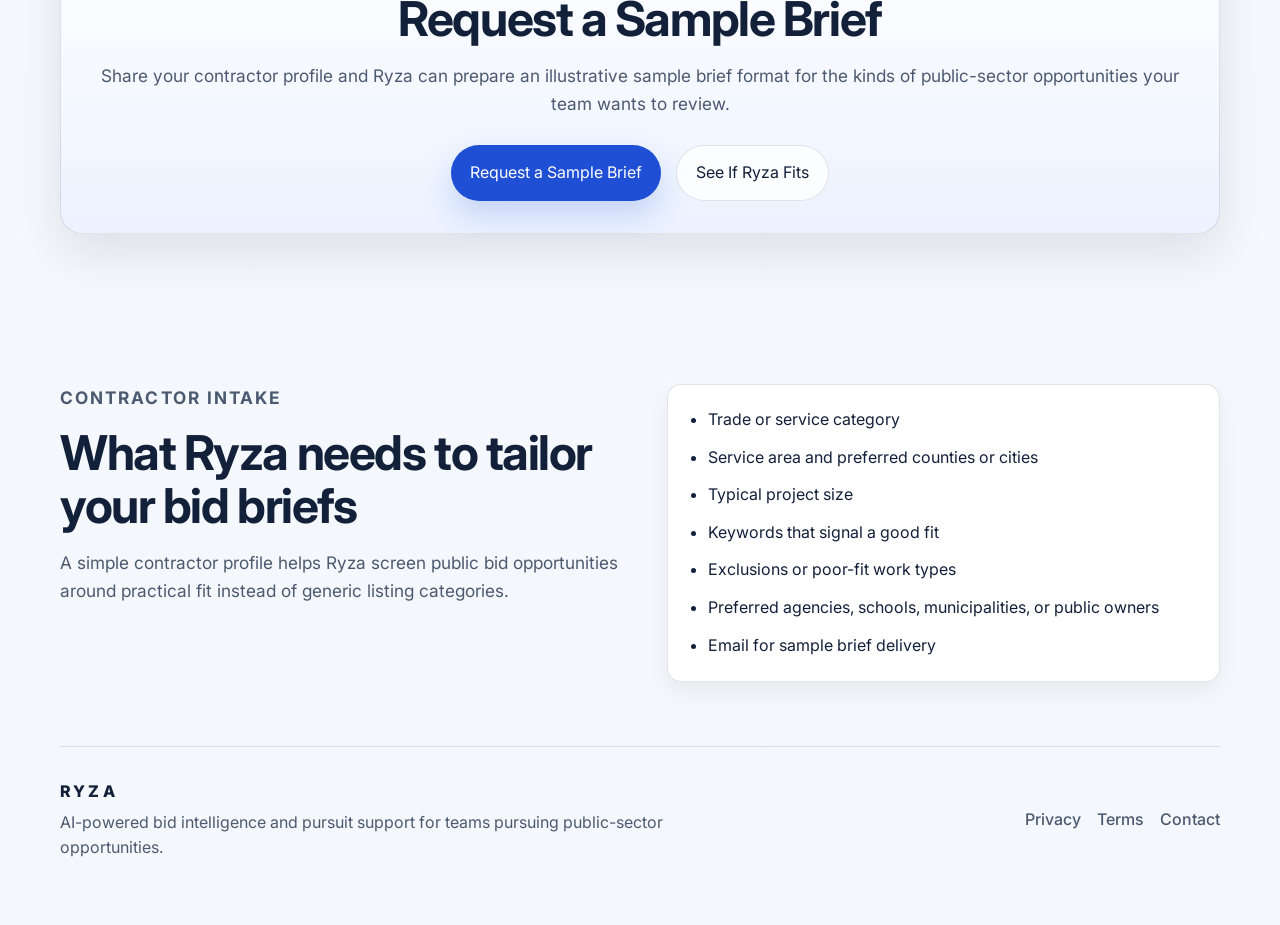
==== commit 283b86e8: "Add files via upload Link sample brief CTA to Tally form" ====
--- a/bids/contractors/index.html
+++ b/bids/contractors/index.html
@@ -42,8 +42,8 @@
               Ryza helps contractors monitor public bid sources, filter noisy opportunities, and receive concise bid briefs based on trade, service area, project size, and fit.
             </p>
             <div class="cta-row">
-              <button class="button button-primary" type="button">Request a Sample Brief</button>
-              <button class="button button-secondary" type="button">See How Ryza Works</button>
+              <a class="button button-primary" href="https://tally.so/r/Zj1WpV">Request a Sample Brief</a>
+              <a class="button button-secondary" href="#how-it-works">See How Ryza Works</a>
             </div>
             <p class="support-line">
               Built for contractors that want a cleaner way to find, review, and act on relevant public-sector bid opportunities.
@@ -295,8 +295,8 @@
               Share your contractor profile and Ryza can prepare an illustrative sample brief format for the kinds of public-sector opportunities your team wants to review.
             </p>
             <div class="cta-row centered">
-              <button class="button button-primary" type="button">Request a Sample Brief</button>
-              <button class="button button-secondary" type="button">See If Ryza Fits</button>
+              <a class="button button-primary" href="https://tally.so/r/Zj1WpV">Request a Sample Brief</a>
+              <a class="button button-secondary" href="#intake">See If Ryza Fits</a>
             </div>
           </div>
         </section>
